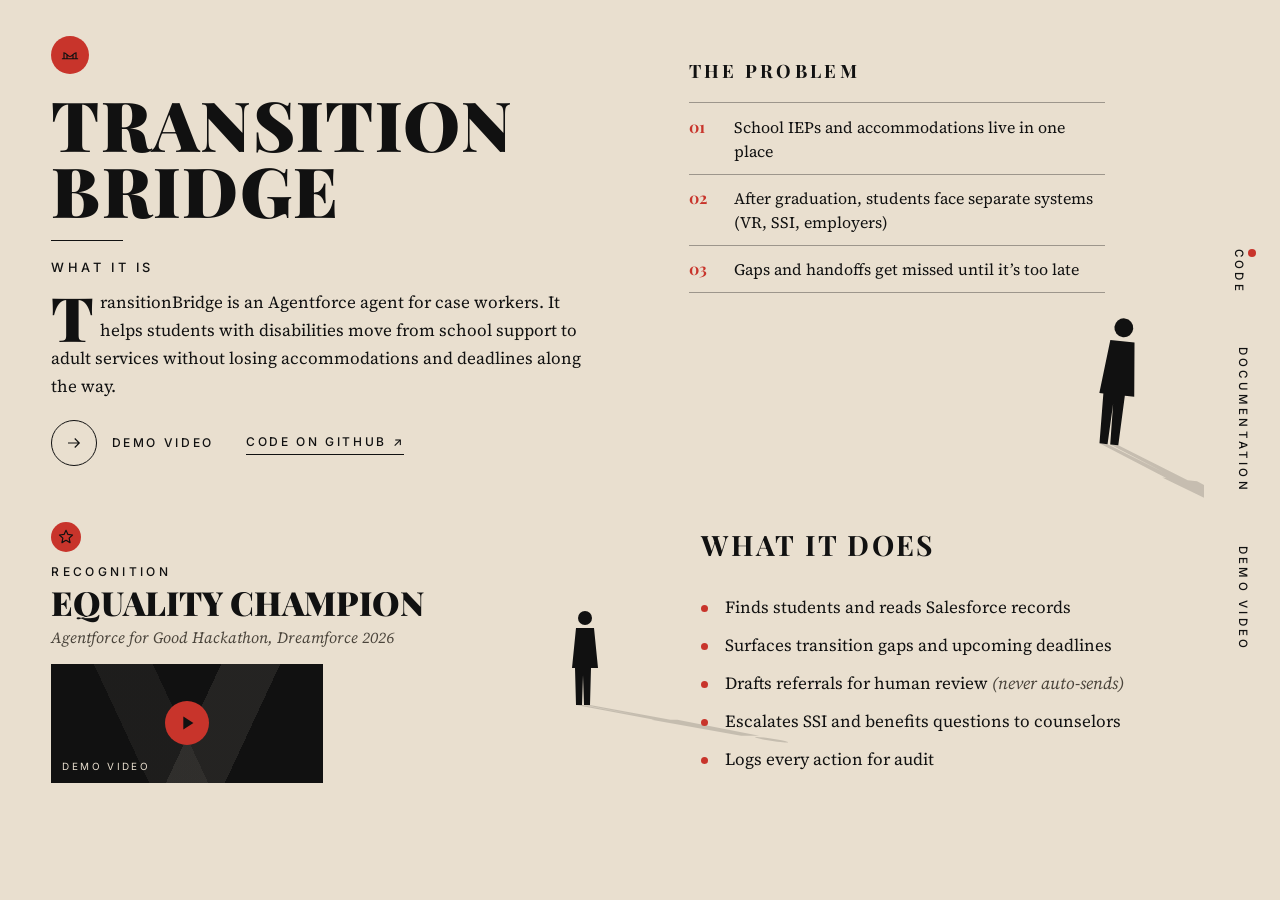
==== index.html @ b02a8b54 "Website ver 1.0.0" ====
<!DOCTYPE html>
<html lang="en">
<head>
  <meta charset="utf-8">
  <meta name="viewport" content="width=device-width, initial-scale=1">
  <title>TransitionBridge — an Agentforce agent for case workers</title>
  <meta name="description" content="TransitionBridge is an Agentforce agent for case workers. It helps students with disabilities move from school support to adult services without losing accommodations and deadlines along the way.">
  <meta property="og:title" content="TransitionBridge">
  <meta property="og:description" content="Equality Champion — Agentforce for Good Hackathon, Dreamforce 2026.">
  <meta property="og:type" content="website">

  <link rel="preconnect" href="https://fonts.googleapis.com">
  <link rel="preconnect" href="https://fonts.gstatic.com" crossorigin>
  <link href="https://fonts.googleapis.com/css2?family=Inter:wght@400;500;700&family=Playfair+Display:ital,wght@0,700;0,900;1,500&family=Source+Serif+4:opsz,wght@8..60,400;8..60,500&display=swap" rel="stylesheet">
  <link rel="icon" href="data:image/svg+xml,%3Csvg xmlns='http://www.w3.org/2000/svg' viewBox='0 0 32 32'%3E%3Crect width='32' height='32' fill='%23e9dfcf'/%3E%3Ccircle cx='16' cy='16' r='8' fill='%23c8342b'/%3E%3C/svg%3E">
  <link rel="stylesheet" href="styles.css">
</head>
<body>

  <!-- Shared figure used as a stand-in for photography -->
  <svg width="0" height="0" style="position:absolute" aria-hidden="true" focusable="false">
    <defs>
      <symbol id="person" viewBox="0 0 40 100" overflow="visible">
        <circle cx="20" cy="9" r="7"/>
        <path d="M11 19h18l4 40h-7l-1 37h-6l-1-30-1 30h-6l-1-37H7z"/>
      </symbol>
    </defs>
  </svg>

  <a class="skip" href="#what">Skip to content</a>

  <div class="frame">
    <main class="stage" id="stage">

      <!-- 1 + 2 · Header and "What it is" -->
      <section class="cell hero" id="what" aria-labelledby="title">
        <span class="badge" aria-hidden="true">
          <svg viewBox="0 0 24 24" width="18" height="18" fill="none" stroke="currentColor" stroke-width="1.6" stroke-linecap="square">
            <path d="M2 17h20M4 17V9M20 17V9M4 9c3 0 5 5 8 5s5-5 8-5M8 17v-4M16 17v-4"/>
          </svg>
        </span>
        <h1 id="title" class="title">Transition<br>Bridge</h1>
        <hr class="rule">
        <h2 class="label">What it is</h2>
        <p class="lede dropcap">TransitionBridge is an Agentforce agent for case workers. It helps students with disabilities move from school support to adult services without losing accommodations and deadlines along the way.</p>
        <div class="cta-row">
          <a class="more" href="#demo" data-demo-link>
            <span class="more-icon" aria-hidden="true">
              <svg viewBox="0 0 24 24" width="18" height="18" fill="none" stroke="currentColor" stroke-width="1.6"><path d="M4 12h15M13 6l6 6-6 6"/></svg>
            </span>
            <span class="more-text">Demo video</span>
          </a>
          <a class="text-link" href="https://github.com/Alen983/TransitionBridge">Code on GitHub&nbsp;↗</a>
        </div>
      </section>

      <!-- 3 · Problem -->
      <section class="cell problem" aria-labelledby="problem-h">
        <h2 class="label" id="problem-h">The problem</h2>
        <ol class="numbered">
          <li><span>01</span>School IEPs and accommodations live in one place</li>
          <li><span>02</span>After graduation, students face separate systems (VR, SSI, employers)</li>
          <li><span>03</span>Gaps and handoffs get missed until it’s too late</li>
        </ol>
        <svg class="figure lean" viewBox="0 0 40 100" aria-hidden="true" focusable="false">
          <use href="#person" class="shadow" transform="translate(0 96) scale(1 -0.55) skewX(-55) translate(0 -96)"/>
          <use href="#person" class="body"/>
        </svg>
      </section>

      <!-- 5 · Proof -->
      <section class="cell proof" aria-labelledby="proof-h">
        <div class="skewed skew-left">
          <span class="badge red" aria-hidden="true">
            <svg viewBox="0 0 24 24" width="18" height="18" fill="none" stroke="currentColor" stroke-width="1.6" stroke-linejoin="round"><path d="M12 3l2.6 5.6 6.1.7-4.5 4.2 1.2 6L12 16.4 6.6 19.5l1.2-6L3.3 9.3l6.1-.7z"/></svg>
          </span>
          <h2 class="label" id="proof-h">Recognition</h2>
          <p class="award">Equality Champion</p>
          <p class="caption">Agentforce for Good Hackathon, Dreamforce&nbsp;2026</p>

          <!-- Optional video slot: swap for a <video> or <img> screenshot when ready -->
          <a class="video" href="#demo" data-demo-link aria-label="Watch the demo video">
            <span class="play" aria-hidden="true">
              <svg viewBox="0 0 24 24" width="22" height="22" fill="currentColor"><path d="M8 5v14l11-7z"/></svg>
            </span>
            <span class="video-label">Demo video</span>
          </a>
        </div>
        <svg class="figure walk" viewBox="0 0 40 100" aria-hidden="true" focusable="false">
          <use href="#person" class="shadow" transform="translate(0 96) scale(1 -0.4) skewX(-65) translate(0 -96)"/>
          <use href="#person" class="body"/>
        </svg>
      </section>

      <!-- 4 · What it does -->
      <section class="cell does" aria-labelledby="does-h">
        <div class="skewed skew-right">
          <h2 class="label big" id="does-h">What it does</h2>
          <ul class="dots">
            <li>Finds students and reads Salesforce records</li>
            <li>Surfaces transition gaps and upcoming deadlines</li>
            <li>Drafts referrals for human review <em>(never auto-sends)</em></li>
            <li>Escalates SSI and benefits questions to counselors</li>
            <li>Logs every action for audit</li>
          </ul>
        </div>
      </section>

      <!-- 6 · Links -->
      <nav class="links" aria-label="Project links">
        <a href="https://github.com/Alen983/TransitionBridge">Code</a>
        <a href="https://github.com/Alen983/TransitionBridge#readme">Documentation</a>
        <a href="#demo" data-demo-link>Demo video</a>
      </nav>

    </main>
  </div>

  <script src="main.js"></script>
</body>
</html>
---- styles.css ----
:root {
  --paper: #e9dfcf;
  --ink: #111;
  --muted: #4a443b;
  --red: #c8342b;
  --split: 54%;
  --serif-display: "Playfair Display", "Bodoni MT", Didot, Georgia, serif;
  --serif-body: "Source Serif 4", Georgia, "Times New Roman", serif;
  --sans: Inter, system-ui, -apple-system, "Segoe UI", sans-serif;
  --side: 76px;
}

*, *::before, *::after { box-sizing: border-box; }

html { -webkit-text-size-adjust: 100%; }

body {
  margin: 0;
  background: var(--paper);
  color: var(--ink);
  font-family: var(--serif-body);
  font-size: 1.0625rem;
  line-height: 1.65;
  -webkit-font-smoothing: antialiased;
}

a { color: inherit; }
a:focus-visible { outline: 2px solid var(--red); outline-offset: 4px; }

.skip {
  position: absolute; left: 1rem; top: -4rem;
  background: var(--ink); color: var(--paper);
  padding: .5rem 1rem; font-family: var(--sans); font-size: .8rem; z-index: 10;
}
.skip:focus { top: 1rem; }

/* ---------- Stage ---------- */
.frame { padding-right: var(--side); position: relative; }
.stage {
  position: relative;
  min-height: max(100vh, 800px);
  overflow: hidden;
}

.cell { position: absolute; }

/* ---------- Shared type ---------- */
.label {
  margin: 0 0 1rem;
  font-family: var(--serif-display);
  font-weight: 700;
  font-size: 1.15rem;
  letter-spacing: .18em;
  text-transform: uppercase;
}
.label.big { font-size: clamp(1.5rem, 2.2vw, 2.1rem); letter-spacing: .08em; margin-bottom: 1.25rem; }

.badge {
  display: inline-grid; place-items: center;
  width: 38px; height: 38px; border-radius: 50%;
  background: var(--red); color: var(--ink);
}

/* ---------- Hero ---------- */
.hero {
  left: 0; top: 0;
  width: var(--split);
  height: 54%;
  padding: 2.25rem 3rem 0 clamp(1.5rem, 4vw, 4rem);
}
.hero .badge { margin-bottom: 1rem; }
.title {
  margin: 0;
  font-family: var(--serif-display);
  font-weight: 900;
  font-size: clamp(2.6rem, 5.4vw, 5rem);
  line-height: .96;
  letter-spacing: .02em;
  text-transform: uppercase;
}
.rule { border: 0; border-top: 1px solid var(--ink); width: 4.5rem; margin: 1.1rem 0 1rem; }
.hero .label { font-size: .8rem; font-family: var(--sans); font-weight: 500; letter-spacing: .28em; margin-bottom: .6rem; }
.lede { margin: 0; max-width: 35rem; }

.dropcap::first-letter {
  float: left;
  font-family: var(--serif-display);
  font-weight: 900;
  font-size: 3.6em;
  line-height: .8;
  padding: .08em .1em 0 0;
}

.cta-row { display: flex; align-items: center; gap: 2rem; margin-top: 1.25rem; flex-wrap: wrap; }
.more { display: inline-flex; align-items: center; gap: .9rem; text-decoration: none; }
.more-icon {
  display: grid; place-items: center; width: 46px; height: 46px;
  border: 1px solid var(--ink); border-radius: 50%;
  transition: background .2s, color .2s, transform .2s;
}
.more:hover .more-icon, .more:focus-visible .more-icon { background: var(--ink); color: var(--paper); transform: translateX(3px); }
.more-text, .text-link {
  font-family: var(--sans); font-size: .75rem; font-weight: 500;
  letter-spacing: .22em; text-transform: uppercase;
}
.text-link { text-decoration: none; border-bottom: 1px solid var(--ink); padding-bottom: 2px; }
.text-link:hover { color: var(--red); border-color: var(--red); }

/* ---------- Problem ---------- */
.problem {
  left: var(--split); right: 0; top: 0;
  height: 50%;
  padding: 3.5rem clamp(1.5rem, 3vw, 3.5rem) 0 clamp(1.5rem, 3vw, 3.5rem);
}
.numbered { list-style: none; margin: 0; padding: 0; max-width: 26rem; counter-reset: n; }
.numbered li {
  display: grid; grid-template-columns: 2.6rem 1fr; gap: .25rem;
  padding: .7rem 0; border-top: 1px solid rgba(17,17,17,.35);
  font-size: 1rem; line-height: 1.5;
}
.numbered li:last-child { border-bottom: 1px solid rgba(17,17,17,.35); }
.numbered span { font-family: var(--serif-display); font-weight: 700; color: var(--red); }

/* ---------- Lower blocks ---------- */
.proof {
  left: 0; top: 58%; bottom: 0; width: var(--split);
}
.does {
  left: var(--split); right: 0; top: 58%; bottom: 0;
}
.skewed { padding: 0 clamp(1.5rem, 3vw, 3.5rem) 2rem clamp(1.5rem, 4vw, 4rem); }

.proof .badge { margin-bottom: .6rem; width: 30px; height: 30px; }
.proof .label { font-family: var(--sans); font-size: .75rem; font-weight: 500; letter-spacing: .28em; margin-bottom: .25rem; }
.award {
  margin: 0; font-family: var(--serif-display); font-weight: 900;
  font-size: clamp(1.6rem, 2.6vw, 2.4rem); line-height: 1.05; text-transform: uppercase;
}
.caption { margin: .4rem 0 .9rem; max-width: 22rem; font-style: italic; font-size: .98rem; line-height: 1.45; color: var(--muted); }

.video {
  position: relative; display: grid; place-items: center;
  width: min(100%, 17rem); aspect-ratio: 16 / 7;
  background: var(--ink); color: var(--paper); text-decoration: none;
  overflow: hidden;
}
.video::before {
  content: ""; position: absolute; inset: 0;
  background:
    linear-gradient(115deg, transparent 52%, rgba(233,223,207,.09) 52%, rgba(233,223,207,.09) 70%, transparent 70%),
    linear-gradient(65deg, transparent 30%, rgba(233,223,207,.06) 30%, rgba(233,223,207,.06) 48%, transparent 48%);
}
.play {
  position: relative; display: grid; place-items: center;
  width: 44px; height: 44px; border-radius: 50%; background: var(--red); color: var(--ink);
  transition: transform .2s;
}
.video:hover .play { transform: scale(1.12); }
.video-label {
  position: absolute; left: .7rem; bottom: .5rem;
  font-family: var(--sans); font-size: .62rem; letter-spacing: .24em; text-transform: uppercase;
}

.dots { list-style: none; margin: 0; padding: 0; max-width: 29rem; }
.dots li {
  position: relative; padding: .42rem 0 .42rem 1.5rem; line-height: 1.45;
}
.dots li::before {
  content: ""; position: absolute; left: 0; top: .95em;
  width: 7px; height: 7px; border-radius: 50%; background: var(--red);
}
.dots em { color: var(--muted); }

/* ---------- Figures (photography stand-ins) ---------- */
.figure { position: absolute; overflow: visible; pointer-events: none; }
.figure .body { fill: var(--ink); }
.figure .shadow { fill: var(--ink); opacity: .16; }
.lean { right: 12%; bottom: 0; height: 30%; max-height: 210px; width: auto; transform: rotate(6deg); transform-origin: 50% 100%; }
.walk { right: 7%; top: 23%; height: 100px; width: 40px; }

/* ---------- Links sidebar ---------- */
.links {
  position: fixed; top: 0; right: 0; bottom: 0; width: var(--side);
  display: flex; flex-direction: column; align-items: center; justify-content: center; gap: 2.5rem;
}
.links a {
  writing-mode: vertical-rl;
  font-family: var(--sans); font-size: .72rem; font-weight: 500;
  letter-spacing: .28em; text-transform: uppercase; text-decoration: none;
  padding: .4rem;
  transition: color .2s;
}
.links a:hover { color: var(--red); }
.links a:first-child::before {
  content: ""; display: block; width: 8px; height: 8px; border-radius: 50%;
  background: var(--red); margin: 0 auto .9rem;
}

/* ---------- Smaller screens: stack the planes ---------- */
@media (max-width: 900px) {
  :root { --side: 0px; }
  .frame { padding-right: 0; padding-bottom: 4.5rem; }
  .stage { min-height: 0; display: flex; flex-direction: column; overflow: visible; }
  .cell { position: relative; left: auto; right: auto; top: auto; bottom: auto; width: auto; height: auto; }
  .hero { padding: 1.75rem 1.5rem 2.5rem; }
  .problem { padding: 2rem 1.5rem 3rem; }
  .proof { padding-top: 2rem; }
  .does { padding: 2rem 0 1rem; }
  .skew-left, .skew-right { padding: 0 1.5rem 2rem; }
  .skew-right { padding-top: 0; }
  .figure { display: none; }
  .title { font-size: clamp(2.8rem, 14vw, 4.5rem); }
  .links {
    top: auto; left: 0; right: 0; bottom: 0; width: auto; height: 3.5rem;
    flex-direction: row; gap: 1.75rem;
    background: var(--paper); z-index: 5;
  }
  .links a { writing-mode: horizontal-tb; padding: .5rem; }
  .links a:first-child::before { display: none; }
}

@media (prefers-reduced-motion: reduce) {
  * { transition: none !important; }
}
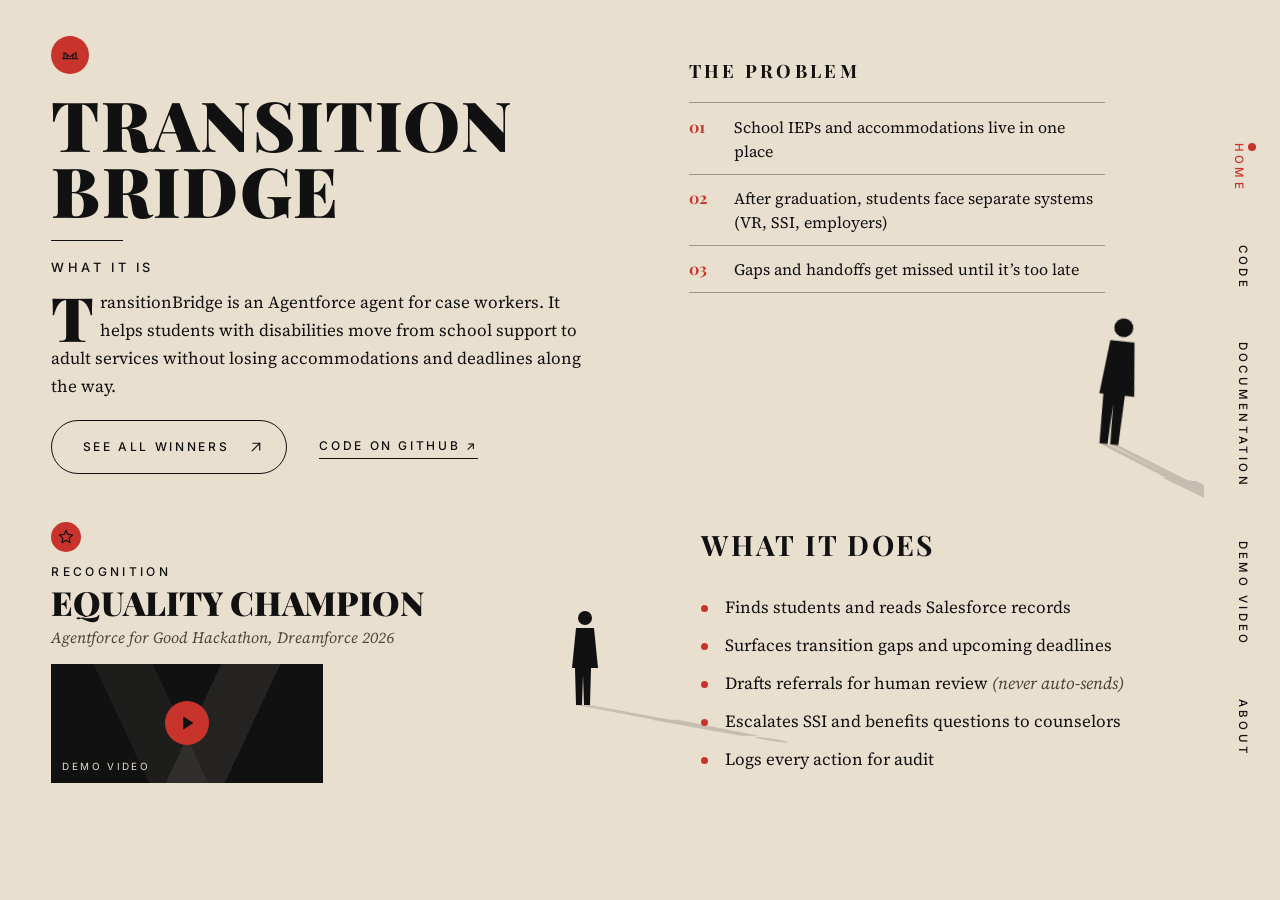
==== commit 9b6f5b3b: "version 1.0.1" ====
--- a/index.html
+++ b/index.html
@@ -13,7 +13,9 @@
   <link rel="preconnect" href="https://fonts.gstatic.com" crossorigin>
   <link href="https://fonts.googleapis.com/css2?family=Inter:wght@400;500;700&family=Playfair+Display:ital,wght@0,700;0,900;1,500&family=Source+Serif+4:opsz,wght@8..60,400;8..60,500&display=swap" rel="stylesheet">
   <link rel="icon" href="data:image/svg+xml,%3Csvg xmlns='http://www.w3.org/2000/svg' viewBox='0 0 32 32'%3E%3Crect width='32' height='32' fill='%23e9dfcf'/%3E%3Ccircle cx='16' cy='16' r='8' fill='%23c8342b'/%3E%3C/svg%3E">
+  <script>if (!window.CSSViewTransitionRule || location.protocol === "file:") document.documentElement.classList.add("no-vt");</script>
   <link rel="stylesheet" href="styles.css">
+  <link rel="stylesheet" href="shared.css">
 </head>
 <body>
 
@@ -44,11 +46,11 @@
         <h2 class="label">What it is</h2>
         <p class="lede dropcap">TransitionBridge is an Agentforce agent for case workers. It helps students with disabilities move from school support to adult services without losing accommodations and deadlines along the way.</p>
         <div class="cta-row">
-          <a class="more" href="#demo" data-demo-link>
+          <a class="more" href="https://xahndra-salesforce.github.io/A4GDF26/" target="_blank" rel="noopener">
             <span class="more-icon" aria-hidden="true">
-              <svg viewBox="0 0 24 24" width="18" height="18" fill="none" stroke="currentColor" stroke-width="1.6"><path d="M4 12h15M13 6l6 6-6 6"/></svg>
+              <svg viewBox="0 0 24 24" width="18" height="18" fill="none" stroke="currentColor" stroke-width="1.6" stroke-linecap="square"><path d="M7 17L17 7M8 7h9v9"/></svg>
             </span>
-            <span class="more-text">Demo video</span>
+            <span class="more-text">See all winners</span>
           </a>
           <a class="text-link" href="https://github.com/Alen983/TransitionBridge">Code on GitHub&nbsp;↗</a>
         </div>
@@ -108,9 +110,11 @@
 
       <!-- 6 · Links -->
       <nav class="links" aria-label="Project links">
+        <a href="index.html" aria-current="page">Home</a>
         <a href="https://github.com/Alen983/TransitionBridge">Code</a>
         <a href="https://github.com/Alen983/TransitionBridge#readme">Documentation</a>
         <a href="#demo" data-demo-link>Demo video</a>
+        <a href="about.html">About</a>
       </nav>
 
     </main>
--- a/styles.css
+++ b/styles.css
@@ -92,13 +92,18 @@
 }
 
 .cta-row { display: flex; align-items: center; gap: 2rem; margin-top: 1.25rem; flex-wrap: wrap; }
-.more { display: inline-flex; align-items: center; gap: .9rem; text-decoration: none; }
-.more-icon {
-  display: grid; place-items: center; width: 46px; height: 46px;
-  border: 1px solid var(--ink); border-radius: 50%;
-  transition: background .2s, color .2s, transform .2s;
-}
-.more:hover .more-icon, .more:focus-visible .more-icon { background: var(--ink); color: var(--paper); transform: translateX(3px); }
+/* One single pill button: label + arrow together */
+.more {
+  display: inline-flex; align-items: center; gap: 1.1rem;
+  padding: 1rem 1.35rem 1rem 1.9rem;
+  border: 1px solid var(--ink); border-radius: 999px;
+  text-decoration: none;
+  transition: background .2s, color .2s;
+}
+.more-icon { order: 2; display: grid; place-items: center; transition: transform .2s; }
+.more-icon svg { display: block; }
+.more:hover, .more:focus-visible { background: var(--ink); color: var(--paper); }
+.more:hover .more-icon, .more:focus-visible .more-icon { transform: translate(2px, -2px); }
 .more-text, .text-link {
   font-family: var(--sans); font-size: .75rem; font-weight: 500;
   letter-spacing: .22em; text-transform: uppercase;
@@ -175,7 +180,11 @@
 .figure { position: absolute; overflow: visible; pointer-events: none; }
 .figure .body { fill: var(--ink); }
 .figure .shadow { fill: var(--ink); opacity: .16; }
-.lean { right: 12%; bottom: 0; height: 30%; max-height: 210px; width: auto; transform: rotate(6deg); transform-origin: 50% 100%; }
+.lean {
+  right: 12%; bottom: 0; height: 30%; max-height: 210px; width: auto;
+  transform: rotate(6deg); transform-origin: 50% 100%;
+  view-transition-name: human; /* glides to the figure at the top of the About page */
+}
 .walk { right: 7%; top: 23%; height: 100px; width: 40px; }
 
 /* ---------- Links sidebar ---------- */
@@ -190,7 +199,7 @@
   padding: .4rem;
   transition: color .2s;
 }
-.links a:hover { color: var(--red); }
+.links a:hover, .links a[aria-current="page"] { color: var(--red); }
 .links a:first-child::before {
   content: ""; display: block; width: 8px; height: 8px; border-radius: 50%;
   background: var(--red); margin: 0 auto .9rem;
@@ -212,10 +221,10 @@
   .title { font-size: clamp(2.8rem, 14vw, 4.5rem); }
   .links {
     top: auto; left: 0; right: 0; bottom: 0; width: auto; height: 3.5rem;
-    flex-direction: row; gap: 1.75rem;
+    flex-direction: row; justify-content: center; gap: .5rem; padding: 0 .25rem;
     background: var(--paper); z-index: 5;
   }
-  .links a { writing-mode: horizontal-tb; padding: .5rem; }
+  .links a { writing-mode: horizontal-tb; padding: .5rem .2rem; letter-spacing: .1em; font-size: .6rem; white-space: nowrap; }
   .links a:first-child::before { display: none; }
 }
 
--- a/shared.css
+++ b/shared.css
@@ -0,0 +1,89 @@
+﻿/* Shared by index.html and about.html: ink-brush cursor + in-page video player */
+
+/* ---------- Small black pointer (mouse / pen only) ---------- */
+@media (pointer: fine) {
+  *, *::before, *::after {
+    cursor: url("data:image/svg+xml,%3Csvg xmlns='http://www.w3.org/2000/svg' width='16' height='20' viewBox='0 0 22 28'%3E%3Cpath d='M2 2v20l5.2-4.8 3.6 8.2 3.4-1.5-3.6-8H18z' fill='%23111' stroke='%23e9dfcf' stroke-width='1.4' stroke-linejoin='round'/%3E%3C/svg%3E") 1 1, auto !important;
+  }
+}
+
+/* ---------- In-page video player ---------- */
+.video-dialog {
+  padding: 0; border: 0; margin: auto;
+  width: min(1040px, calc(100% - 2rem));
+  max-width: none; max-height: calc(100vh - 2rem);
+  background: #111; color: #e9dfcf;
+  box-shadow: 0 30px 80px -20px rgba(0,0,0,.6);
+  overflow: hidden;
+}
+.video-dialog::backdrop { background: rgba(17,17,17,.72); }
+.video-dialog[open] { display: block; animation: vd-rise .25s ease; }
+@keyframes vd-rise { from { opacity: 0; transform: translateY(12px); } to { opacity: 1; transform: none; } }
+
+.vd-bar {
+  display: flex; justify-content: space-between; align-items: center;
+  padding: .6rem .6rem .6rem 1.1rem;
+  font-family: Inter, system-ui, -apple-system, "Segoe UI", sans-serif;
+  font-size: .7rem; font-weight: 500; letter-spacing: .22em; text-transform: uppercase;
+}
+.vd-close {
+  display: grid; place-items: center; width: 38px; height: 38px;
+  border: 1px solid #e9dfcf; border-radius: 50%;
+  background: transparent; color: #e9dfcf; cursor: pointer;
+  transition: background .2s, color .2s;
+}
+.vd-close:hover, .vd-close:focus-visible { background: #e9dfcf; color: #111; }
+.vd-frame { aspect-ratio: 16 / 9; width: 100%; background: #000; }
+.vd-frame iframe { display: block; width: 100%; height: 100%; border: 0; }
+.vd-foot {
+  padding: .7rem 1.1rem .9rem;
+  font-family: Inter, system-ui, -apple-system, "Segoe UI", sans-serif;
+  font-size: .68rem; letter-spacing: .16em; text-transform: uppercase;
+}
+.vd-foot a { color: #e9dfcf; text-underline-offset: 3px; }
+.video-dialog :focus-visible { outline: 2px solid #c8342b; outline-offset: 3px; }
+
+@media (max-width: 720px) {
+  .video-dialog { width: calc(100% - 1rem); }
+  .vd-foot { letter-spacing: .1em; }
+}
+
+@media (prefers-reduced-motion: reduce) {
+  .video-dialog[open] { animation: none; }
+}
+
+
+/* ---------- Smooth page-to-page transitions ---------- */
+/* Cross-document View Transitions (Chrome, Edge, Safari 18.2+) */
+@view-transition { navigation: auto; }
+
+/* Keep the paper background identical during the swap so nothing flashes or shifts */
+html { background: #e9dfcf; }
+
+/* Shared elements that stay on screen and morph/slide between the two pages */
+.links { view-transition-name: links; }
+/* .figure on both pages carries view-transition-name: human (smart-animate) */
+
+/* Page content: a quick, plain crossfade (no sliding, so no "jump") */
+::view-transition-old(root) { animation: pt-out .28s ease both; }
+::view-transition-new(root) { animation: pt-in .4s ease both; }
+
+/* The human glides from its spot on one page to its spot on the other */
+::view-transition-group(human) {
+  animation-duration: .8s;
+  animation-timing-function: cubic-bezier(.65, 0, .25, 1);
+}
+::view-transition-group(links) { animation-duration: .4s; }
+
+@keyframes pt-out { to { opacity: 0; } }
+@keyframes pt-in  { from { opacity: 0; } to { opacity: 1; } }
+
+/* Fallback for browsers without View Transitions: fade the page in/out */
+.no-vt body { animation: pt-in .45s ease; }
+.no-vt.leaving body { opacity: 0; transition: opacity .25s ease; }
+
+@media (prefers-reduced-motion: reduce) {
+  @view-transition { navigation: none; }
+  .no-vt body { animation: none; }
+  .no-vt.leaving body { transition: none; opacity: 1; }
+}
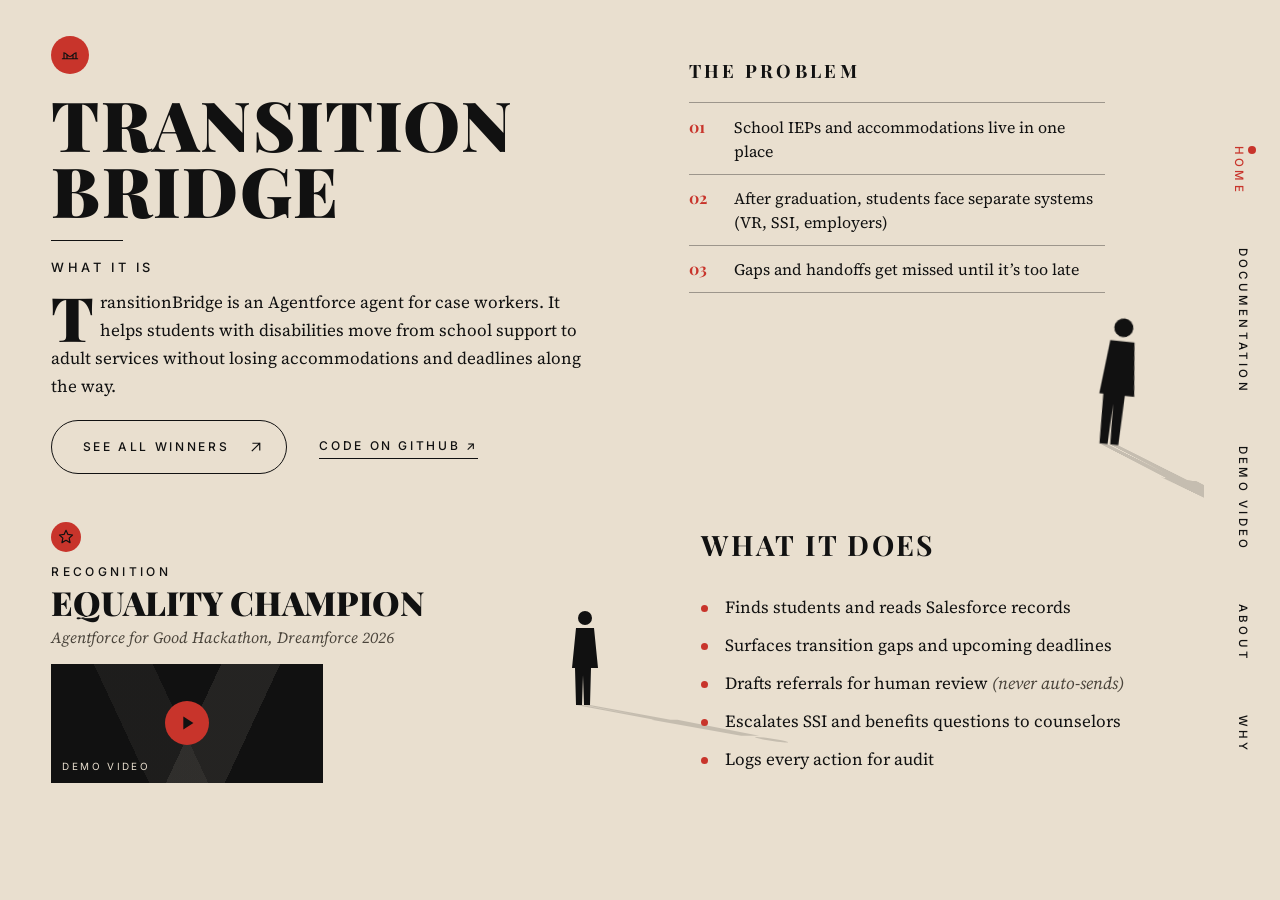
==== commit fc0af6e9: "version 1.0.2" ====
--- a/index.html
+++ b/index.html
@@ -12,8 +12,8 @@
   <link rel="preconnect" href="https://fonts.googleapis.com">
   <link rel="preconnect" href="https://fonts.gstatic.com" crossorigin>
   <link href="https://fonts.googleapis.com/css2?family=Inter:wght@400;500;700&family=Playfair+Display:ital,wght@0,700;0,900;1,500&family=Source+Serif+4:opsz,wght@8..60,400;8..60,500&display=swap" rel="stylesheet">
-  <link rel="icon" href="data:image/svg+xml,%3Csvg xmlns='http://www.w3.org/2000/svg' viewBox='0 0 32 32'%3E%3Crect width='32' height='32' fill='%23e9dfcf'/%3E%3Ccircle cx='16' cy='16' r='8' fill='%23c8342b'/%3E%3C/svg%3E">
-  <script>if (!window.CSSViewTransitionRule || location.protocol === "file:") document.documentElement.classList.add("no-vt");</script>
+  <link rel="icon" type="image/svg+xml" href="favicon.svg">
+  <script>if (!window.CSSViewTransitionRule || location.protocol === "file:") document.documentElement.classList.add("no-vt"); document.documentElement.classList.add("js");</script>
   <link rel="stylesheet" href="styles.css">
   <link rel="stylesheet" href="shared.css">
 </head>
@@ -111,10 +111,10 @@
       <!-- 6 · Links -->
       <nav class="links" aria-label="Project links">
         <a href="index.html" aria-current="page">Home</a>
-        <a href="https://github.com/Alen983/TransitionBridge">Code</a>
         <a href="https://github.com/Alen983/TransitionBridge#readme">Documentation</a>
         <a href="#demo" data-demo-link>Demo video</a>
         <a href="about.html">About</a>
+        <a href="why.html">Why</a>
       </nav>
 
     </main>
--- a/styles.css
+++ b/styles.css
@@ -228,6 +228,11 @@
   .links a:first-child::before { display: none; }
 }
 
+@media (max-width: 420px) {
+  .links { gap: .3rem; padding: 0 .15rem; }
+  .links a { letter-spacing: .06em; font-size: .56rem; padding: .5rem .15rem; }
+}
+
 @media (prefers-reduced-motion: reduce) {
   * { transition: none !important; }
 }
--- a/shared.css
+++ b/shared.css
@@ -87,3 +87,98 @@
   .no-vt body { animation: none; }
   .no-vt.leaving body { transition: none; opacity: 1; }
 }
+
+
+/* ======================================================================
+   Smart-animate: shared elements that travel between pages
+   ====================================================================== */
+.dot, .hero .badge { view-transition-name: brand-dot; }   /* red circle: Home badge <-> logo dot */
+.vertical { view-transition-name: brand-text; }            /* vertical wordmark */
+
+::view-transition-group(human),
+::view-transition-group(brand-dot),
+::view-transition-group(brand-text) {
+  animation-duration: .8s;
+  animation-timing-function: cubic-bezier(.65, 0, .25, 1);
+}
+::view-transition-group(links) {
+  animation-duration: .5s;
+  animation-timing-function: cubic-bezier(.65, 0, .25, 1);
+}
+/* shared elements cross-dissolve gently while they travel */
+::view-transition-old(human), ::view-transition-new(human),
+::view-transition-old(brand-dot), ::view-transition-new(brand-dot) {
+  animation-duration: .8s;
+}
+
+/* ======================================================================
+   Micro-interactions
+   ====================================================================== */
+:root { --ease-out: cubic-bezier(.16, 1, .3, 1); }
+
+@media (prefers-reduced-motion: no-preference) {
+  html { scroll-behavior: smooth; }
+}
+
+/* Staggered reveal — JS tags elements with .rv and adds .in when they scroll into view */
+.js .rv {
+  opacity: 0;
+  transform: translateY(18px);
+  transition: opacity .9s var(--ease-out), transform 1s var(--ease-out);
+  transition-delay: calc(var(--i, 0) * 80ms + .12s);
+}
+.js .rv.in { opacity: 1; transform: none; }
+
+/* Links column: gentle nudge on hover */
+.links a { transition: color .25s ease, transform .35s var(--ease-out); }
+.links a:hover { transform: translateX(-3px); }
+
+/* Underline that draws itself on hover */
+.text-link {
+  border-bottom: 0; padding-bottom: 3px;
+  background:
+    linear-gradient(var(--red, #c8342b), var(--red, #c8342b)) 0 100% / 0 1px no-repeat,
+    linear-gradient(#111, #111) 0 100% / 100% 1px no-repeat;
+  transition: background-size .5s var(--ease-out), color .25s ease;
+}
+.text-link:hover { background-size: 100% 1px, 100% 1px; color: var(--red, #c8342b); }
+
+/* Pressed states feel physical */
+.more { transition: background .25s ease, color .25s ease, transform .3s var(--ease-out); }
+.more:active { transform: scale(.97); }
+.card:active { transform: translateY(-2px) scale(.99); }
+.back:active .back-icon { transform: translateX(-5px) scale(.94); }
+.step:active, .close:active, .vd-close:active { transform: scale(.9); }
+.step, .close, .vd-close { transition: background .25s ease, color .25s ease, transform .3s var(--ease-out); }
+
+/* Lists respond to the pointer */
+.numbered span { display: inline-block; transition: transform .35s var(--ease-out); }
+.numbered li:hover span { transform: translateX(4px); }
+.dots li::before, .steps li::before { transition: transform .35s var(--ease-out); }
+.dots li:hover::before, .steps li:hover::before { transform: scale(1.5); }
+.actions dt { transition: transform .4s var(--ease-out); }
+.actions > div:hover dt { transform: translateX(6px); }
+.card .open i { transition: background .25s ease, color .25s ease, transform .35s var(--ease-out); }
+.card:hover .open i { transform: rotate(90deg); }
+
+/* Play button breathes so the demo feels alive */
+@media (prefers-reduced-motion: no-preference) {
+  .play::after {
+    content: ""; position: absolute; inset: -6px; border-radius: 50%;
+    border: 1px solid #c8342b; opacity: 0;
+    animation: pulse 2.6s ease-out infinite;
+  }
+  @keyframes pulse {
+    0% { transform: scale(.85); opacity: .7; }
+    70%, 100% { transform: scale(1.5); opacity: 0; }
+  }
+}
+
+@media (max-width: 900px) {
+  .links a:hover { transform: translateY(-2px); }
+}
+
+@media (prefers-reduced-motion: reduce) {
+  .js .rv { opacity: 1; transform: none; transition: none; }
+  .links a, .text-link, .more, .card, .step, .close { transition: none; }
+}
